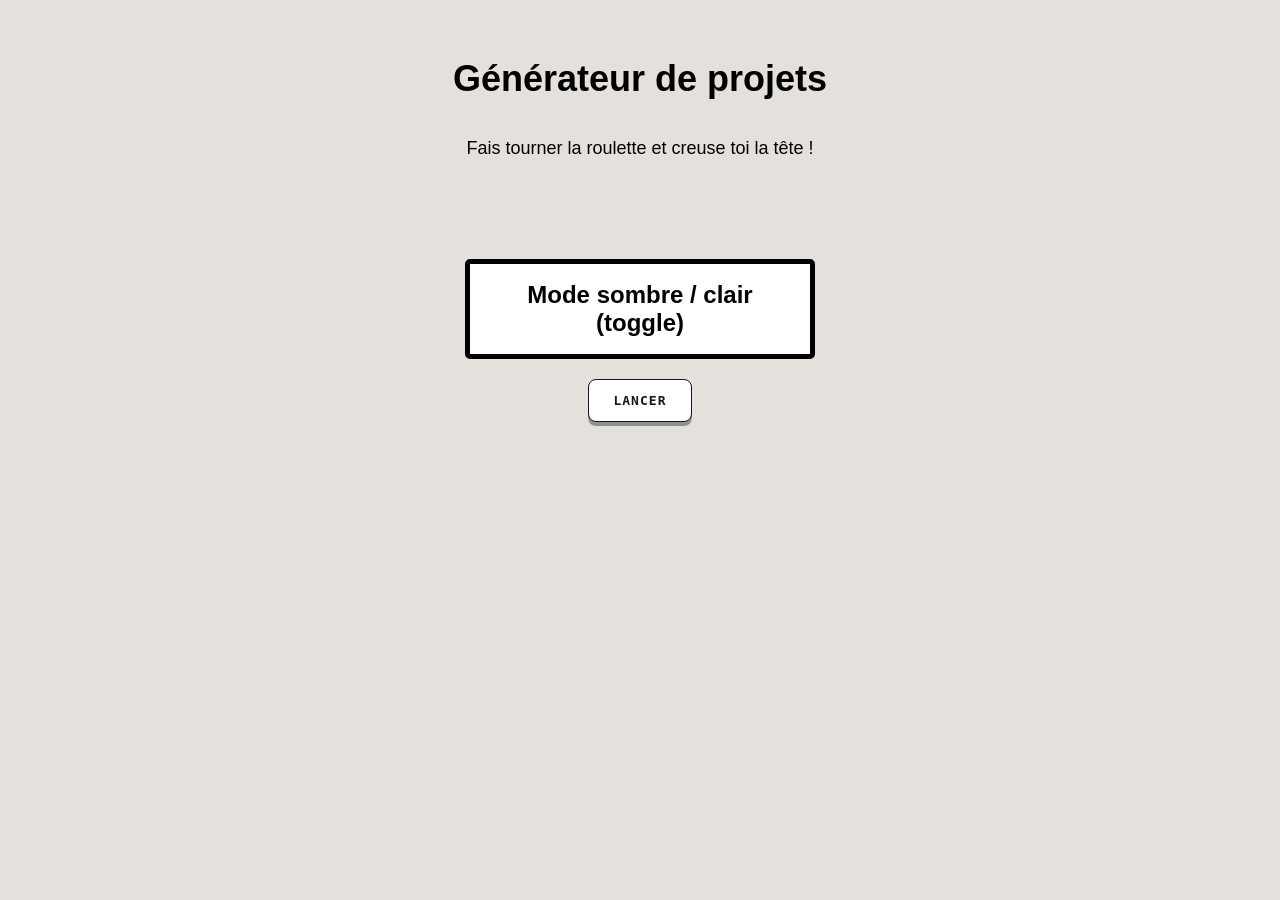
==== index.html @ a45c151b "deleted:    Code.zip 	deleted:    WireFrame.pdf 	renamed:    Code/assets/scripts.js -> assets/script" ====
<!DOCTYPE html>
<html lang="fr">
<head>
    <meta charset="UTF-8">
    <meta name="viewport" content="width=device-width, initial-scale=1.0">
    <link rel="stylesheet" href="assets/styles.css">
    <title>Project Generator</title>
</head>
<body>
    <h1>Générateur de projets</h1>
    
    <p>Fais tourner la roulette et creuse toi la tête !</p>

    <div id="roulette">
    </div>

    <button id="start" class="fx-10" type="button"><span class="start-label">Lancer</span></button>

    <script src="assets/scripts.js"></script>
</body>
</html>
---- assets/styles.css ----
body {
    background-color: #e4e0db;
    display: flex;
    flex-direction: column;
    align-items: center;
    font-family: Arial, sans-serif;
}

h1 {
    font-size: 36px;
    margin-top: 50px;
    margin-bottom: 20px;
}
p {
    font-size: 18px;
    margin-bottom: 100px;
}
#roulette {
    width: 300px;
    height: 50px;
    border-radius: 5px;
    border: 5px solid #000;
    background-color: #fff;
    display: flex;
    align-items: center;
    justify-content: center;
    font-size: 24px;
    font-weight: bold;
    text-align: center;
    padding: 20px;
    margin-bottom: 20px;
}

#start {
  --secondary: #0F191E;
  --surface: #E2F1F2;
  --bink: var(--secondary);   
  position: relative;
  isolation: isolate;
  font-family: ui-monospace, "SFMono-Regular", Consolas, monospace;
  font-size: 13px;
  font-weight: 600;
  letter-spacing: 0.08em;
  text-transform: uppercase;
  padding: 13px 24px;
  border: 1px solid var(--bink);
  border-radius: 8px;
  background: #fff;
  color: var(--bink);
  cursor: pointer;
  overflow: hidden;
  white-space: nowrap;
  transition: all 0.4s cubic-bezier(0.22, 1, 0.36, 1);
}
.start-label {
  position: relative;
  z-index: 2;
  display: inline-block;
  transition: inherit;
}

.fx-10 { overflow: visible; box-shadow: 0 4px 0 0 color-mix(in srgb, var(--bink) 40%, transparent); }
.fx-10::before { display: none; }
.fx-10:is(:hover, :focus-visible, [data-preview]) { transform: translateY(3px); box-shadow: 0 1px 0 0 color-mix(in srgb, var(--bink) 40%, transparent); }

#start:focus-visible {
  outline: 2px solid var(--bink);
  outline-offset: 5px;
}
#start:disabled { cursor: not-allowed; opacity: 0.5; }
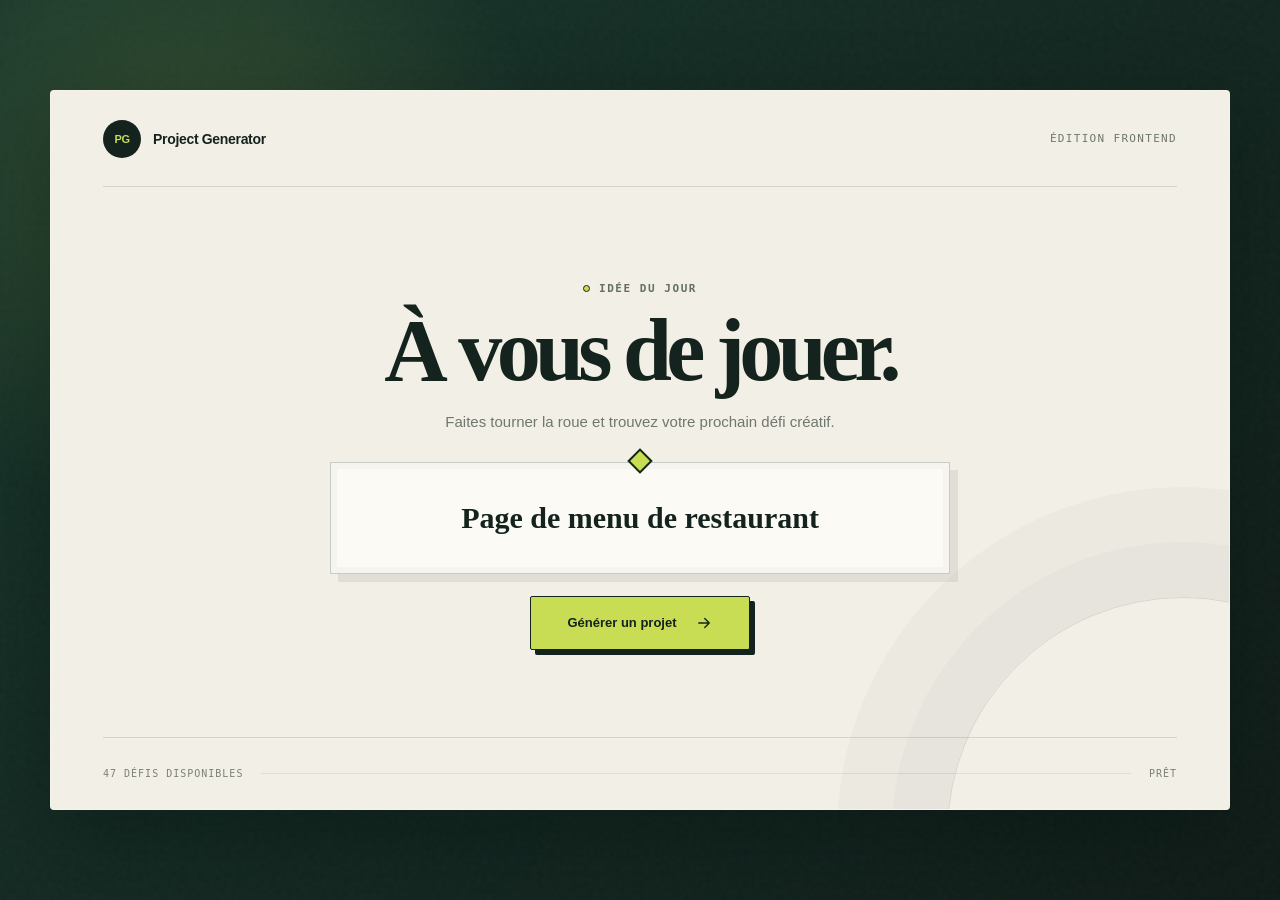
==== commit 4f13b623: "modified:   assets/scripts.js 	modified:   assets/styles.css 	modified:   index.html" ====
--- a/index.html
+++ b/index.html
@@ -3,18 +3,44 @@
 <head>
     <meta charset="UTF-8">
     <meta name="viewport" content="width=device-width, initial-scale=1.0">
+    <meta name="theme-color" content="#101c18">
     <link rel="stylesheet" href="assets/styles.css">
     <title>Project Generator</title>
 </head>
 <body>
-    <h1>Générateur de projets</h1>
-    
-    <p>Fais tourner la roulette et creuse toi la tête !</p>
+    <main class="generator">
+        <header class="generator__header">
+            <div class="brand" aria-label="Project Generator">
+                <span class="brand__mark" aria-hidden="true">PG</span>
+                <span class="brand__name">Project Generator</span>
+            </div>
+            <span class="edition">Édition frontend</span>
+        </header>
 
-    <div id="roulette">
-    </div>
+        <section class="generator__content" aria-labelledby="page-title">
+            <p class="eyebrow"><span></span> Idée du jour</p>
+            <h1 id="page-title">À vous de jouer.</h1>
+            <p class="intro">Faites tourner la roue et trouvez votre prochain défi créatif.</p>
 
-    <button id="start" class="fx-10" type="button"><span class="start-label">Lancer</span></button>
+            <div class="roulette-shell">
+                <div class="roulette-shell__notch" aria-hidden="true"></div>
+                <div id="roulette" role="status" aria-live="polite"></div>
+            </div>
+
+            <button id="start" type="button">
+                <span class="start-label">Générer un projet</span>
+                <svg viewBox="0 0 24 24" aria-hidden="true">
+                    <path d="M5 12h14M13 6l6 6-6 6"/>
+                </svg>
+            </button>
+        </section>
+
+        <footer class="generator__footer">
+            <span>47 défis disponibles</span>
+            <span class="footer-line" aria-hidden="true"></span>
+            <span id="result-count">Prêt</span>
+        </footer>
+    </main>
 
     <script src="assets/scripts.js"></script>
 </body>
--- a/assets/styles.css
+++ b/assets/styles.css
@@ -1,71 +1,333 @@
+* {
+    box-sizing: border-box;
+}
+
+:root {
+    --ink: #14231d;
+    --cream: #f2efe6;
+    --paper: #fbfaf5;
+    --lime: #c8dc54;
+    --muted: #6f776f;
+}
+
 body {
-    background-color: #e4e0db;
+    min-height: 100vh;
+    margin: 0;
+    display: grid;
+    place-items: center;
+    padding: 24px;
+    background:
+        radial-gradient(circle at 15% 20%, rgba(200, 220, 84, 0.16), transparent 22rem),
+        linear-gradient(135deg, #17352b 0%, #101c18 100%);
+    color: var(--ink);
+    font-family: "Avenir Next", "Segoe UI", sans-serif;
+}
+
+body::before {
+    content: "";
+    position: fixed;
+    inset: 0;
+    pointer-events: none;
+    opacity: 0.16;
+    background-image: url("data:image/svg+xml,%3Csvg viewBox='0 0 180 180' xmlns='http://www.w3.org/2000/svg'%3E%3Cfilter id='n'%3E%3CfeTurbulence type='fractalNoise' baseFrequency='.9' numOctaves='3' stitchTiles='stitch'/%3E%3C/filter%3E%3Crect width='100%25' height='100%25' filter='url(%23n)' opacity='.18'/%3E%3C/svg%3E");
+}
+
+.generator {
+    width: min(1180px, calc(100vw - 48px));
+    min-height: min(720px, calc(100vh - 48px));
+    display: grid;
+    grid-template-rows: auto 1fr auto;
+    position: relative;
+    overflow: hidden;
+    background: var(--cream);
+    border: 1px solid rgba(255, 255, 255, 0.22);
+    border-radius: 4px;
+    box-shadow: 0 28px 80px rgba(4, 16, 11, 0.34);
+}
+
+.generator::after {
+    content: "";
+    position: absolute;
+    width: 470px;
+    height: 470px;
+    right: -190px;
+    bottom: -260px;
+    border: 1px solid rgba(20, 35, 29, 0.12);
+    border-radius: 50%;
+    box-shadow:
+        0 0 0 55px rgba(20, 35, 29, 0.025),
+        0 0 0 110px rgba(20, 35, 29, 0.025);
+}
+
+.generator__header,
+.generator__footer {
+    display: flex;
+    align-items: center;
+    justify-content: space-between;
+    margin-inline: 52px;
+    border-color: rgba(20, 35, 29, 0.13);
+}
+
+.generator__header {
+    height: 96px;
+    border-bottom-width: 1px;
+    border-bottom-style: solid;
+}
+
+.brand {
+    display: flex;
+    align-items: center;
+    gap: 12px;
+    font-weight: 800;
+    letter-spacing: -0.02em;
+}
+
+.brand__mark {
+    width: 38px;
+    height: 38px;
+    display: grid;
+    place-items: center;
+    background: var(--ink);
+    color: var(--lime);
+    border-radius: 50%;
+    font-family: "Segoe UI", sans-serif;
+    font-size: 11px;
+    letter-spacing: -0.05em;
+}
+
+.brand__name {
+    font-size: 14px;
+}
+
+.edition {
+    color: var(--muted);
+    font-family: ui-monospace, "SFMono-Regular", Consolas, monospace;
+    font-size: 11px;
+    text-transform: uppercase;
+    letter-spacing: 0.12em;
+}
+
+.generator__content {
+    width: min(760px, calc(100% - 104px));
+    align-self: center;
+    justify-self: center;
     display: flex;
     flex-direction: column;
     align-items: center;
-    font-family: Arial, sans-serif;
+    padding: 54px 0 46px;
+    text-align: center;
+}
+
+.eyebrow {
+    display: flex;
+    align-items: center;
+    gap: 9px;
+    margin: 0 0 14px;
+    color: #62705f;
+    font-family: ui-monospace, "SFMono-Regular", Consolas, monospace;
+    font-size: 11px;
+    font-weight: 700;
+    text-transform: uppercase;
+    letter-spacing: 0.14em;
+}
+
+.eyebrow span {
+    width: 7px;
+    height: 7px;
+    background: var(--lime);
+    border: 1px solid var(--ink);
+    border-radius: 50%;
 }
 
 h1 {
-    font-size: 36px;
-    margin-top: 50px;
-    margin-bottom: 20px;
-}
-p {
-    font-size: 18px;
-    margin-bottom: 100px;
-}
+    margin: 0;
+    max-width: 680px;
+    font-family: Georgia, "Times New Roman", serif;
+    font-size: clamp(54px, 7vw, 88px);
+    line-height: 0.95;
+    font-weight: 700;
+    letter-spacing: -0.065em;
+}
+
+.intro {
+    margin: 20px 0 32px;
+    color: var(--muted);
+    font-size: 15px;
+}
+
+.roulette-shell {
+    width: min(620px, 100%);
+    position: relative;
+    margin-bottom: 22px;
+}
+
+.roulette-shell__notch {
+    position: absolute;
+    z-index: 2;
+    left: 50%;
+    top: -10px;
+    width: 18px;
+    height: 18px;
+    background: var(--lime);
+    border: 2px solid var(--ink);
+    transform: translateX(-50%) rotate(45deg);
+}
+
 #roulette {
-    width: 300px;
-    height: 50px;
-    border-radius: 5px;
-    border: 5px solid #000;
-    background-color: #fff;
+    min-height: 112px;
     display: flex;
     align-items: center;
     justify-content: center;
-    font-size: 24px;
-    font-weight: bold;
+    padding: 24px 44px;
+    background: var(--paper);
+    border: 1px solid rgba(20, 35, 29, 0.22);
+    box-shadow:
+        8px 8px 0 rgba(20, 35, 29, 0.08),
+        inset 0 0 0 6px rgba(20, 35, 29, 0.025);
+    font-family: Georgia, "Times New Roman", serif;
+    font-size: clamp(21px, 3vw, 30px);
+    font-weight: 700;
+    line-height: 1.12;
     text-align: center;
-    padding: 20px;
-    margin-bottom: 20px;
+    transition: color 180ms ease, transform 180ms ease;
+}
+
+#roulette.is-spinning {
+    color: #89918a;
+    transform: scale(0.985);
 }
 
 #start {
-  --secondary: #0F191E;
-  --surface: #E2F1F2;
-  --bink: var(--secondary);   
-  position: relative;
-  isolation: isolate;
-  font-family: ui-monospace, "SFMono-Regular", Consolas, monospace;
-  font-size: 13px;
-  font-weight: 600;
-  letter-spacing: 0.08em;
-  text-transform: uppercase;
-  padding: 13px 24px;
-  border: 1px solid var(--bink);
-  border-radius: 8px;
-  background: #fff;
-  color: var(--bink);
-  cursor: pointer;
-  overflow: hidden;
-  white-space: nowrap;
-  transition: all 0.4s cubic-bezier(0.22, 1, 0.36, 1);
-}
-.start-label {
-  position: relative;
-  z-index: 2;
-  display: inline-block;
-  transition: inherit;
-}
-
-.fx-10 { overflow: visible; box-shadow: 0 4px 0 0 color-mix(in srgb, var(--bink) 40%, transparent); }
-.fx-10::before { display: none; }
-.fx-10:is(:hover, :focus-visible, [data-preview]) { transform: translateY(3px); box-shadow: 0 1px 0 0 color-mix(in srgb, var(--bink) 40%, transparent); }
+    min-width: 220px;
+    height: 54px;
+    display: inline-flex;
+    align-items: center;
+    justify-content: center;
+    gap: 18px;
+    padding: 0 22px;
+    border: 1px solid var(--ink);
+    border-radius: 2px;
+    background: var(--lime);
+    color: var(--ink);
+    box-shadow: 5px 5px 0 var(--ink);
+    cursor: pointer;
+    font-family: "Segoe UI", sans-serif;
+    font-size: 13px;
+    font-weight: 800;
+    transition: transform 160ms ease, box-shadow 160ms ease, opacity 160ms ease;
+}
+
+#start svg {
+    width: 18px;
+    fill: none;
+    stroke: currentColor;
+    stroke-width: 1.8;
+    stroke-linecap: round;
+    stroke-linejoin: round;
+}
+
+#start:hover:not(:disabled) {
+    transform: translate(3px, 3px);
+    box-shadow: 2px 2px 0 var(--ink);
+}
+
+#start:active:not(:disabled) {
+    transform: translate(5px, 5px);
+    box-shadow: none;
+}
 
 #start:focus-visible {
-  outline: 2px solid var(--bink);
-  outline-offset: 5px;
-}
-#start:disabled { cursor: not-allowed; opacity: 0.5; }
-
+    outline: 3px solid rgba(200, 220, 84, 0.7);
+    outline-offset: 5px;
+}
+
+#start:disabled {
+    cursor: wait;
+    opacity: 0.68;
+}
+
+.generator__footer {
+    height: 72px;
+    border-top-width: 1px;
+    border-top-style: solid;
+    color: #7a817a;
+    font-family: ui-monospace, "SFMono-Regular", Consolas, monospace;
+    font-size: 10px;
+    text-transform: uppercase;
+    letter-spacing: 0.1em;
+}
+
+.footer-line {
+    height: 1px;
+    flex: 1;
+    margin: 0 18px;
+    background: rgba(20, 35, 29, 0.09);
+}
+
+@media (max-width: 640px) {
+    body {
+        padding: 0;
+        place-items: stretch;
+    }
+
+    .generator {
+        width: 100%;
+        min-height: 100vh;
+        border-radius: 0;
+    }
+
+    .generator__header,
+    .generator__footer {
+        margin-inline: 20px;
+    }
+
+    .generator__header {
+        height: 76px;
+    }
+
+    .brand__name {
+        display: none;
+    }
+
+    .edition {
+        font-size: 9px;
+    }
+
+    .generator__content {
+        width: calc(100% - 40px);
+        padding-block: 38px;
+    }
+
+    h1 {
+        font-size: clamp(48px, 16vw, 68px);
+    }
+
+    .intro {
+        max-width: 300px;
+        margin-bottom: 26px;
+        line-height: 1.5;
+    }
+
+    #roulette {
+        min-height: 104px;
+        padding-inline: 24px;
+        font-size: 21px;
+    }
+
+    #start {
+        width: 100%;
+        max-width: 260px;
+    }
+
+    .generator__footer {
+        height: 62px;
+    }
+}
+
+@media (prefers-reduced-motion: reduce) {
+    #roulette,
+    #start {
+        transition: none;
+    }
+}
+
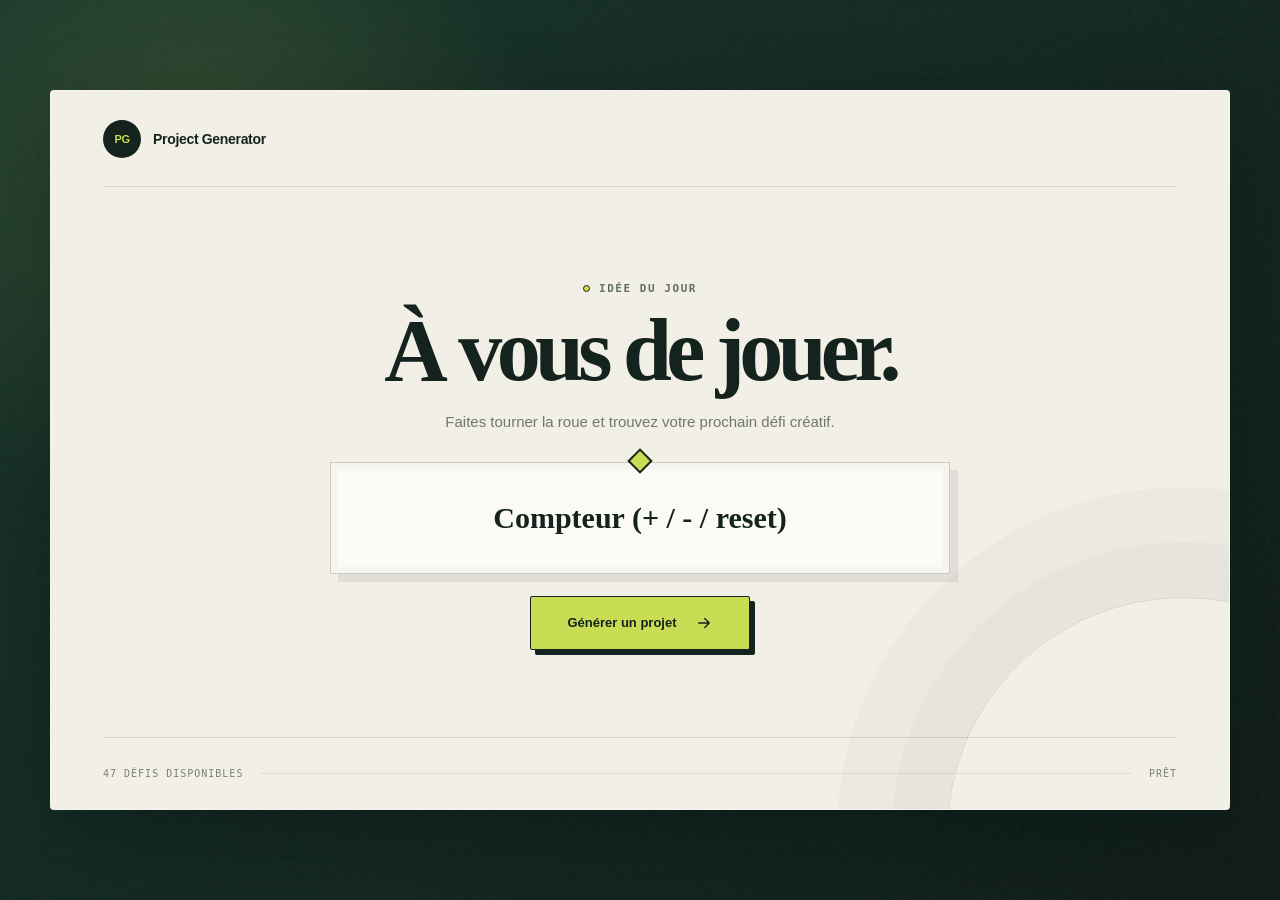
==== commit 87e3d0a4: "modified:   index.html" ====
--- a/index.html
+++ b/index.html
@@ -14,7 +14,6 @@
                 <span class="brand__mark" aria-hidden="true">PG</span>
                 <span class="brand__name">Project Generator</span>
             </div>
-            <span class="edition">Édition frontend</span>
         </header>
 
         <section class="generator__content" aria-labelledby="page-title">
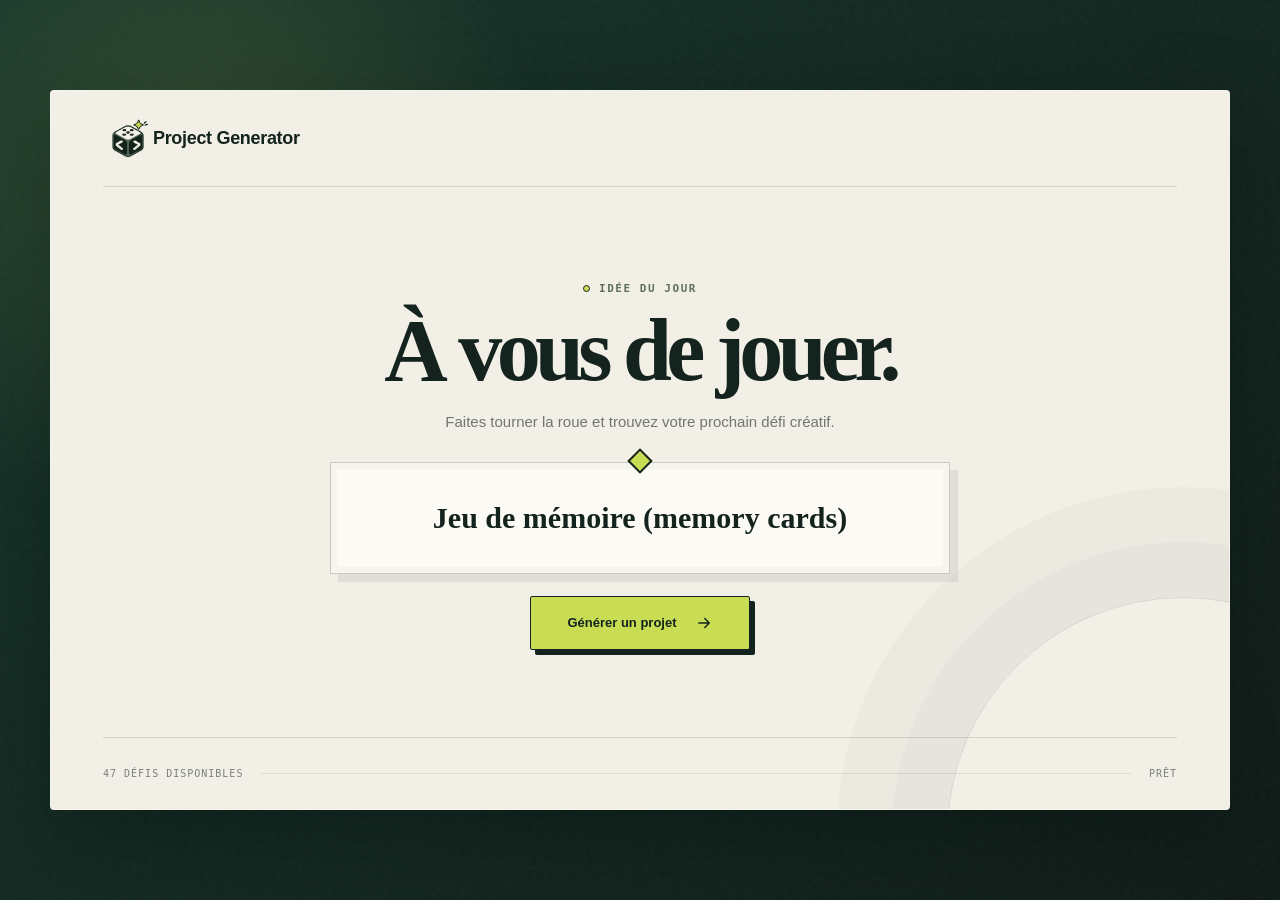
==== commit f6578cbd: "new file:   "assets/img/D\303\251 cubique des d\303\251veloppeurs scintillant.png" 	modified:   asse" ====
--- a/index.html
+++ b/index.html
@@ -11,7 +11,7 @@
     <main class="generator">
         <header class="generator__header">
             <div class="brand" aria-label="Project Generator">
-                <span class="brand__mark" aria-hidden="true">PG</span>
+                <img src="assets/img/Dé cubique des développeurs scintillant.png" alt="Project Generator" width="50" height="50">
                 <span class="brand__name">Project Generator</span>
             </div>
         </header>
--- a/assets/styles.css
+++ b/assets/styles.css
@@ -77,7 +77,6 @@
 .brand {
     display: flex;
     align-items: center;
-    gap: 12px;
     font-weight: 800;
     letter-spacing: -0.02em;
 }
@@ -96,7 +95,7 @@
 }
 
 .brand__name {
-    font-size: 14px;
+    font-size: 18px;
 }
 
 .edition {
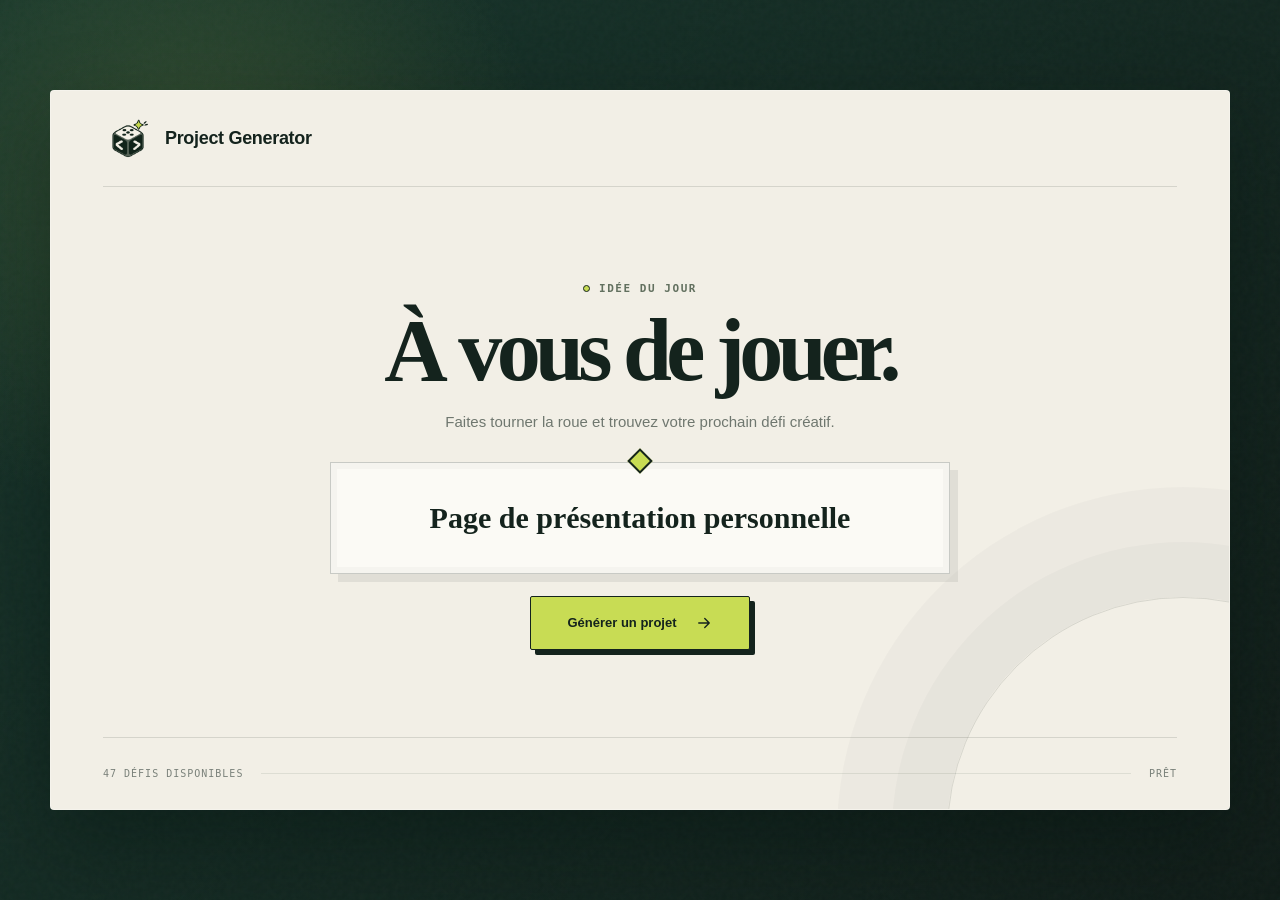
==== commit abf96c5c: "renamed:    "assets/img/D\303\251 cubique des d\303\251veloppeurs scintillant.png" -> assets/img/log" ====
--- a/index.html
+++ b/index.html
@@ -11,7 +11,7 @@
     <main class="generator">
         <header class="generator__header">
             <div class="brand" aria-label="Project Generator">
-                <img src="assets/img/Dé cubique des développeurs scintillant.png" alt="Project Generator" width="50" height="50">
+                <img src="assets/img/logo.png" alt="dice logo" width="50" height="50">
                 <span class="brand__name">Project Generator</span>
             </div>
         </header>
--- a/assets/styles.css
+++ b/assets/styles.css
@@ -77,33 +77,13 @@
 .brand {
     display: flex;
     align-items: center;
+    gap: 12px;
     font-weight: 800;
     letter-spacing: -0.02em;
 }
 
-.brand__mark {
-    width: 38px;
-    height: 38px;
-    display: grid;
-    place-items: center;
-    background: var(--ink);
-    color: var(--lime);
-    border-radius: 50%;
-    font-family: "Segoe UI", sans-serif;
-    font-size: 11px;
-    letter-spacing: -0.05em;
-}
-
 .brand__name {
     font-size: 18px;
-}
-
-.edition {
-    color: var(--muted);
-    font-family: ui-monospace, "SFMono-Regular", Consolas, monospace;
-    font-size: 11px;
-    text-transform: uppercase;
-    letter-spacing: 0.12em;
 }
 
 .generator__content {
